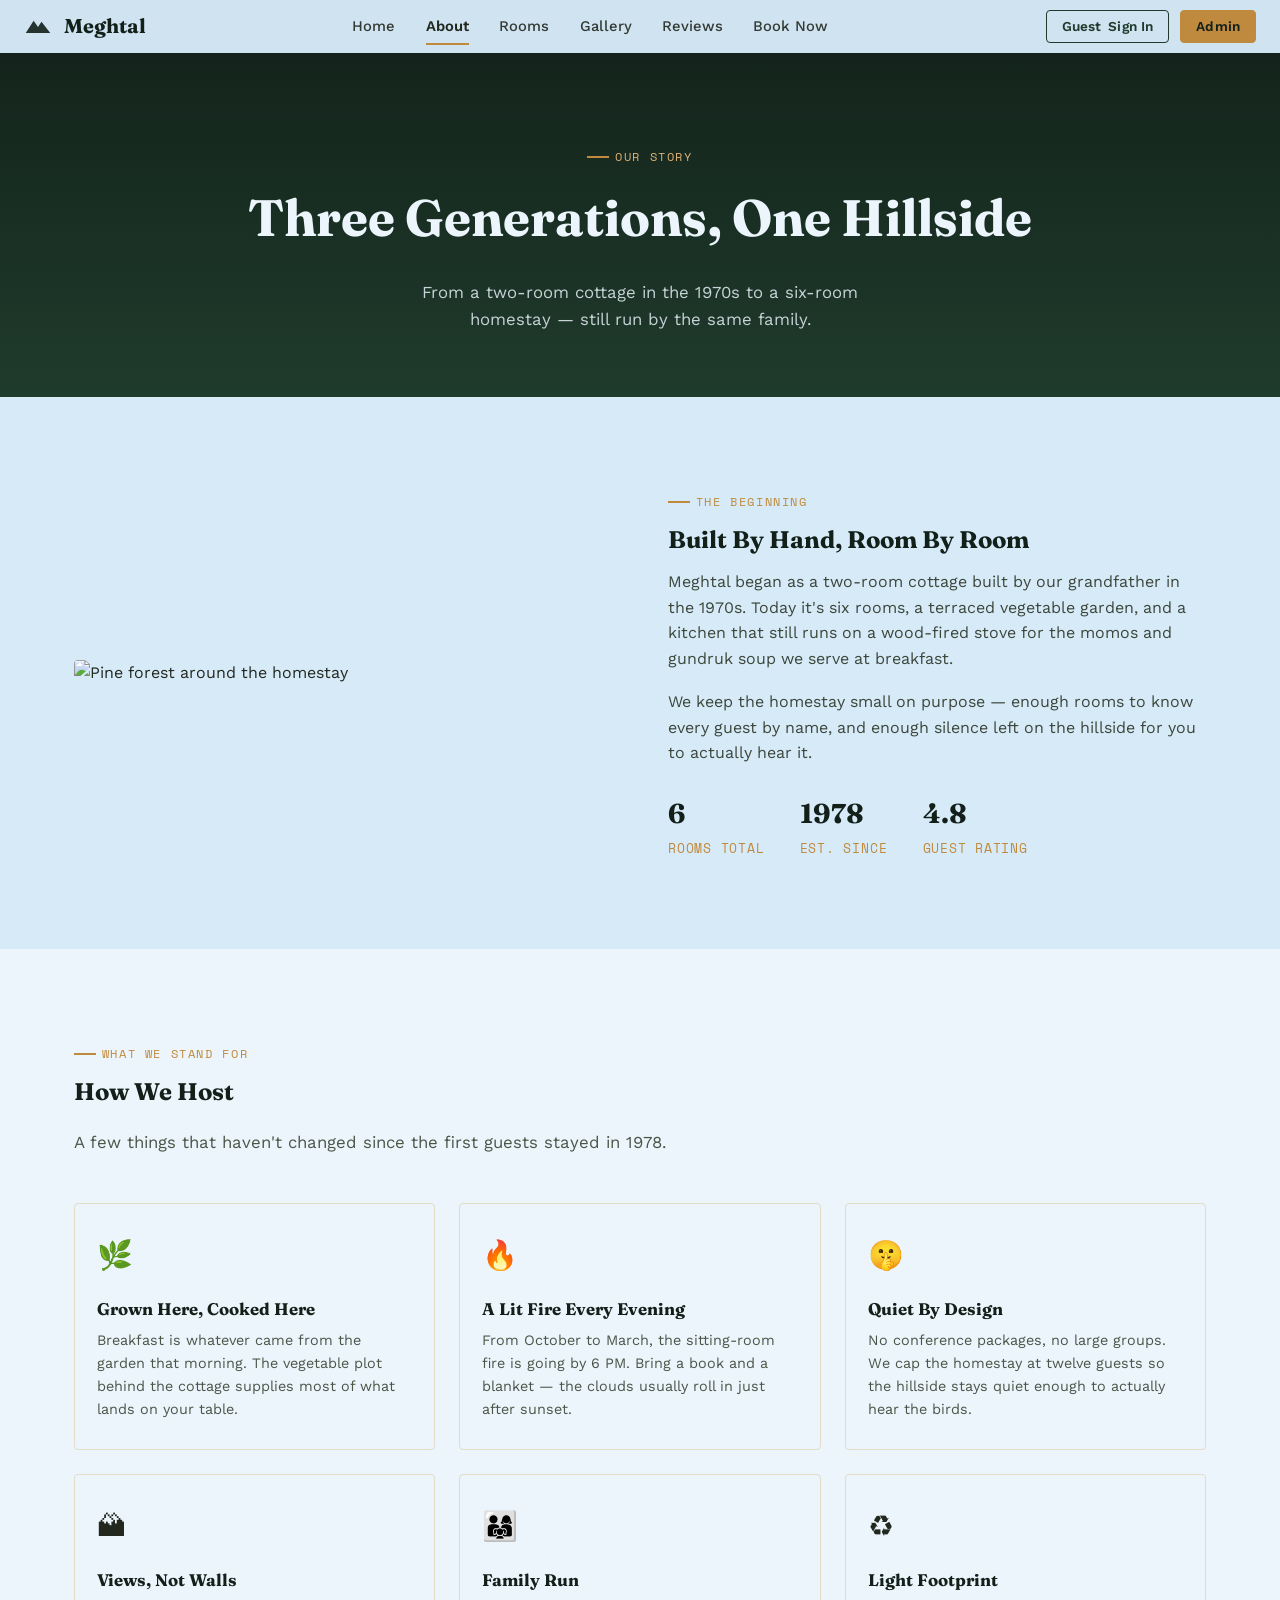
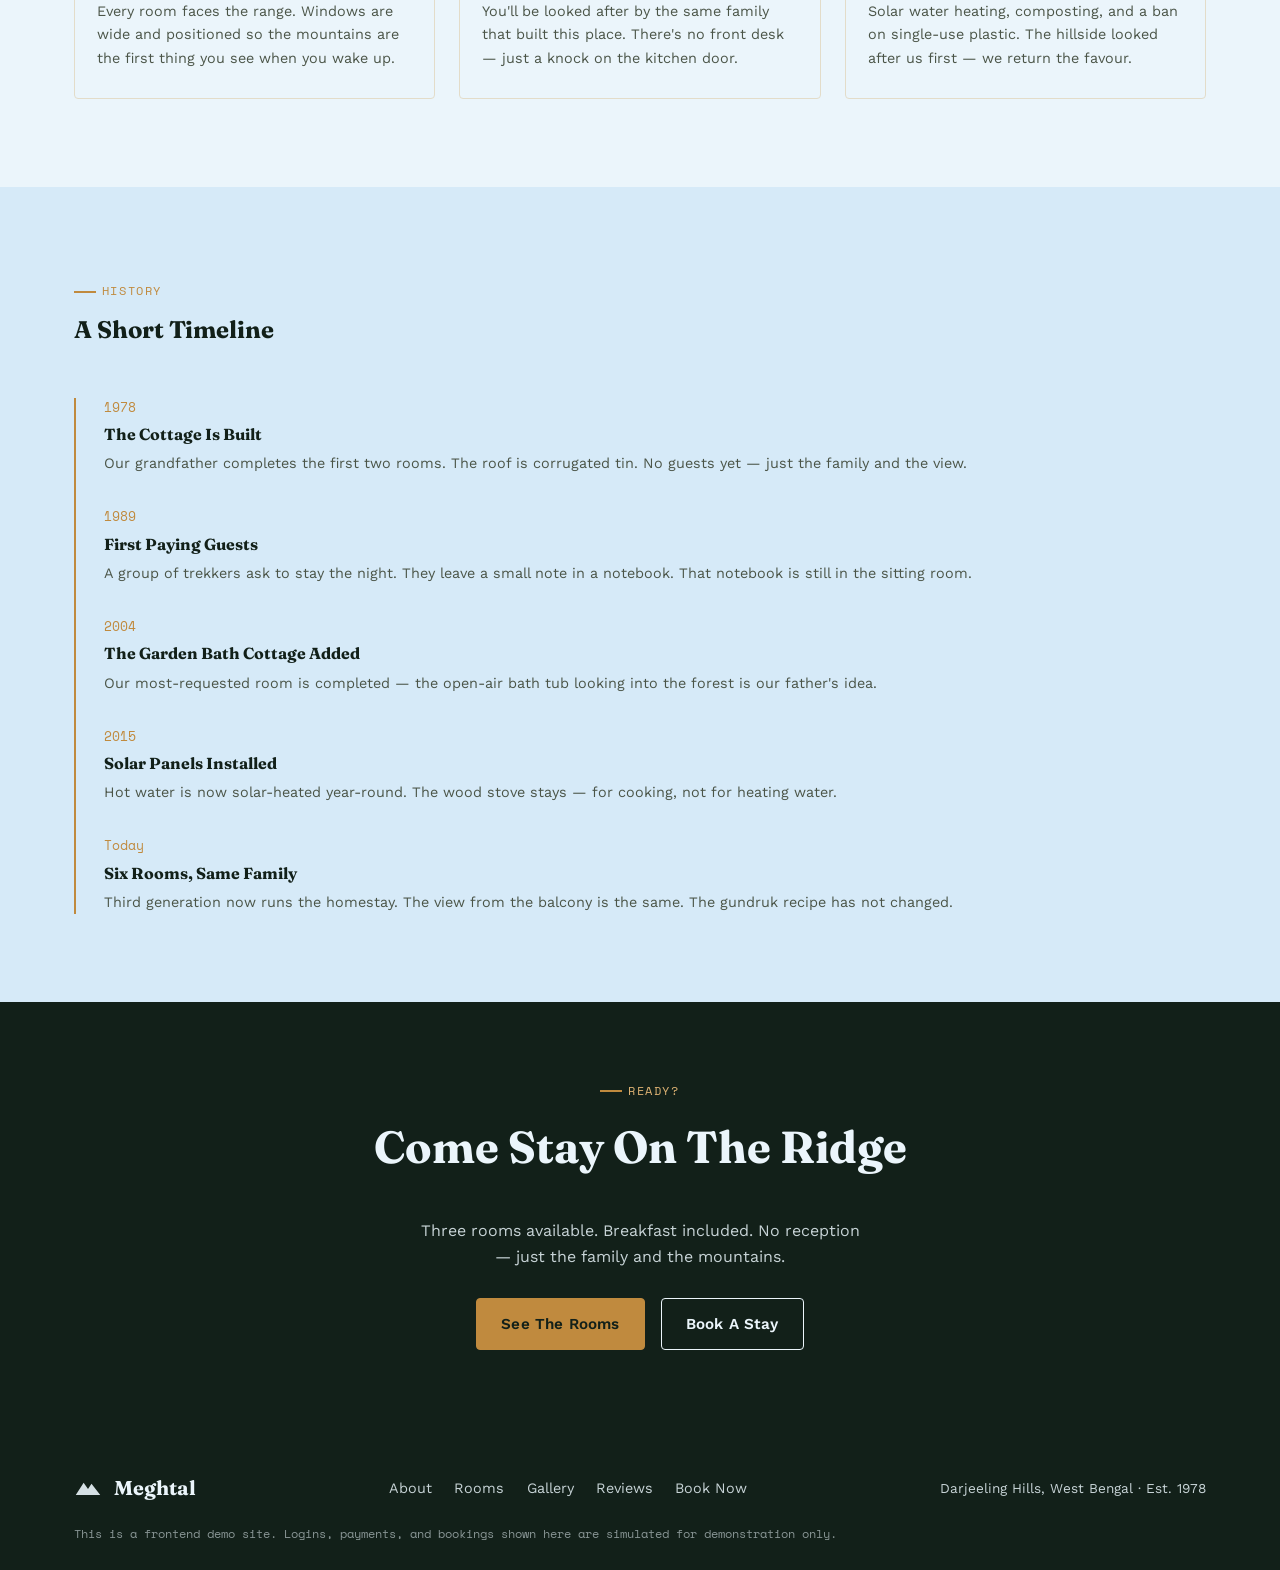
==== about.html @ 8d08bd05 "first commit" ====
<!DOCTYPE html>
<html lang="en">
<head>
  <meta charset="UTF-8">
  <meta name="viewport" content="width=device-width, initial-scale=1.0">
  <title>About — Meghtal Homestay</title>
  <link rel="preconnect" href="https://fonts.googleapis.com">
  <link rel="preconnect" href="https://fonts.gstatic.com" crossorigin>
  <link href="https://fonts.googleapis.com/css2?family=Fraunces:opsz,wght@9..144,400;9..144,600;9..144,700;9..144,900&family=Work+Sans:wght@400;500;600&family=Space+Mono:wght@400;700&display=swap" rel="stylesheet">
  <link rel="stylesheet" href="css/style.css">
  <style>
    .about-grid { display: grid; grid-template-columns: 1fr 1fr; gap: 56px; align-items: center; }
    .about-grid img { border-radius: var(--radius); width: 100%; }
    .about-copy p { margin: 0 0 1.1em; color: #3C463A; }
    .about-stats { display: flex; gap: 2.2em; margin-top: 1.6em; flex-wrap: wrap; }
    .about-stats div strong { display: block; font-family: 'Fraunces', serif; font-size: 1.7rem; color: var(--pine-dark); }
    .about-stats div span { font-size: .8rem; text-transform: uppercase; letter-spacing: .06em; color: var(--amber); font-family: 'Space Mono', monospace; }

    .values-grid { display: grid; grid-template-columns: repeat(3,1fr); gap: 24px; margin-top: 3em; }
    .value-card { background: var(--snow); border: 1px solid #E3DCC9; border-radius: var(--radius); padding: 28px 22px; }
    .value-card .icon { font-size: 1.8rem; margin-bottom: .6em; }
    .value-card h3 { font-size: 1.05rem; margin-bottom: .4em; }
    .value-card p { font-size: .9rem; color: #4B5548; margin: 0; }

    .timeline { margin-top: 2em; border-left: 2px solid var(--amber); padding-left: 28px; display: flex; flex-direction: column; gap: 2em; }
    .tl-item .year { font-family: 'Space Mono', monospace; font-size: .8rem; color: var(--amber); margin-bottom: .3em; }
    .tl-item h3 { font-size: 1rem; margin-bottom: .3em; }
    .tl-item p { font-size: .9rem; color: #4B5548; margin: 0; }

    @media (max-width: 1024px) { .about-grid { grid-template-columns: 1fr; } .values-grid { grid-template-columns: 1fr 1fr; } }
    @media (max-width: 640px)  { .values-grid { grid-template-columns: 1fr; } }
  </style>
</head>
<body>

<!-- NAV -->
<header class="nav page-nav" id="siteNav">
  <a href="index.html" class="brand">
    <svg viewBox="0 0 32 32" fill="none"><path d="M2 24 L11 10 L16 17 L20 11 L30 24 Z" fill="currentColor" opacity="0.9"/></svg>
    Meghtal
  </a>
  <nav class="links" id="navLinks">
    <a href="index.html">Home</a>
    <a href="about.html">About</a>
    <a href="rooms.html">Rooms</a>
    <a href="gallery.html">Gallery</a>
    <a href="reviews.html">Reviews</a>
    <a href="book.html">Book Now</a>
  </nav>
  <div class="navRight">
    <span id="authStatus" style="font-size:.82rem;color:var(--amber);font-family:'Space Mono',monospace;"></span>
    <button class="btn small" id="btnUserLogin"><span class="txt">Guest</span> Sign In</button>
    <button class="btn amber small" id="btnAdminLogin">Admin</button>
    <button class="hamburger" id="hamBtn"><span></span><span></span><span></span></button>
  </div>
</header>

<div class="mobileMenu" id="mobileMenu">
  <button class="closeX" id="mobileClose">&times;</button>
  <a href="index.html">Home</a>
  <a href="about.html">About</a>
  <a href="rooms.html">Rooms</a>
  <a href="gallery.html">Gallery</a>
  <a href="reviews.html">Reviews</a>
  <a href="book.html">Book Now</a>
</div>

<!-- PAGE HERO -->
<div class="page-hero">
  <div class="container">
    <div class="eyebrow" style="color:var(--amber-light); justify-content:center;">Our Story</div>
    <h1>Three Generations, One Hillside</h1>
    <p>From a two-room cottage in the 1970s to a six-room homestay — still run by the same family.</p>
  </div>
</div>

<!-- ABOUT -->
<section class="parchment">
  <div class="container about-grid">
    <img src="https://images.unsplash.com/photo-1441974231531-c6227db76b6e?auto=format&fit=crop&w=900&q=80"
         onerror="this.onerror=null;this.src='https://picsum.photos/seed/meghtal-forest/900/700'"
         alt="Pine forest around the homestay">
    <div class="about-copy">
      <div class="eyebrow">The Beginning</div>
      <h2>Built By Hand, Room By Room</h2>
      <p>Meghtal began as a two-room cottage built by our grandfather in the 1970s. Today it's six rooms, a terraced vegetable garden, and a kitchen that still runs on a wood-fired stove for the momos and gundruk soup we serve at breakfast.</p>
      <p>We keep the homestay small on purpose — enough rooms to know every guest by name, and enough silence left on the hillside for you to actually hear it.</p>
      <div class="about-stats">
        <div><strong>6</strong><span>Rooms Total</span></div>
        <div><strong>1978</strong><span>Est. Since</span></div>
        <div><strong>4.8</strong><span>Guest Rating</span></div>
      </div>
    </div>
  </div>
</section>

<!-- VALUES -->
<section>
  <div class="container">
    <div class="section-head">
      <div class="eyebrow">What We Stand For</div>
      <h2>How We Host</h2>
      <p>A few things that haven't changed since the first guests stayed in 1978.</p>
    </div>
    <div class="values-grid">
      <div class="value-card">
        <div class="icon">🌿</div>
        <h3>Grown Here, Cooked Here</h3>
        <p>Breakfast is whatever came from the garden that morning. The vegetable plot behind the cottage supplies most of what lands on your table.</p>
      </div>
      <div class="value-card">
        <div class="icon">🔥</div>
        <h3>A Lit Fire Every Evening</h3>
        <p>From October to March, the sitting-room fire is going by 6 PM. Bring a book and a blanket — the clouds usually roll in just after sunset.</p>
      </div>
      <div class="value-card">
        <div class="icon">🤫</div>
        <h3>Quiet By Design</h3>
        <p>No conference packages, no large groups. We cap the homestay at twelve guests so the hillside stays quiet enough to actually hear the birds.</p>
      </div>
      <div class="value-card">
        <div class="icon">🏔</div>
        <h3>Views, Not Walls</h3>
        <p>Every room faces the range. Windows are wide and positioned so the mountains are the first thing you see when you wake up.</p>
      </div>
      <div class="value-card">
        <div class="icon">👨‍👩‍👧</div>
        <h3>Family Run</h3>
        <p>You'll be looked after by the same family that built this place. There's no front desk — just a knock on the kitchen door.</p>
      </div>
      <div class="value-card">
        <div class="icon">♻</div>
        <h3>Light Footprint</h3>
        <p>Solar water heating, composting, and a ban on single-use plastic. The hillside looked after us first — we return the favour.</p>
      </div>
    </div>
  </div>
</section>

<!-- TIMELINE -->
<section class="parchment">
  <div class="container">
    <div class="section-head">
      <div class="eyebrow">History</div>
      <h2>A Short Timeline</h2>
    </div>
    <div class="timeline">
      <div class="tl-item">
        <div class="year">1978</div>
        <h3>The Cottage Is Built</h3>
        <p>Our grandfather completes the first two rooms. The roof is corrugated tin. No guests yet — just the family and the view.</p>
      </div>
      <div class="tl-item">
        <div class="year">1989</div>
        <h3>First Paying Guests</h3>
        <p>A group of trekkers ask to stay the night. They leave a small note in a notebook. That notebook is still in the sitting room.</p>
      </div>
      <div class="tl-item">
        <div class="year">2004</div>
        <h3>The Garden Bath Cottage Added</h3>
        <p>Our most-requested room is completed — the open-air bath tub looking into the forest is our father's idea.</p>
      </div>
      <div class="tl-item">
        <div class="year">2015</div>
        <h3>Solar Panels Installed</h3>
        <p>Hot water is now solar-heated year-round. The wood stove stays — for cooking, not for heating water.</p>
      </div>
      <div class="tl-item">
        <div class="year">Today</div>
        <h3>Six Rooms, Same Family</h3>
        <p>Third generation now runs the homestay. The view from the balcony is the same. The gundruk recipe has not changed.</p>
      </div>
    </div>
  </div>
</section>

<!-- CTA -->
<section style="background:var(--pine-dark); color:var(--snow); text-align:center; padding:72px 0;">
  <div class="container">
    <div class="eyebrow" style="color:var(--amber-light); justify-content:center;">Ready?</div>
    <h2 style="color:var(--snow); font-size:clamp(1.8rem,3.5vw,2.8rem); margin-bottom:.8em;">Come Stay On The Ridge</h2>
    <p style="color:var(--mist-light); max-width:44ch; margin:0 auto 1.8em;">Three rooms available. Breakfast included. No reception — just the family and the mountains.</p>
    <div style="display:flex; gap:1em; justify-content:center; flex-wrap:wrap;">
      <a href="rooms.html" class="btn amber">See The Rooms</a>
      <a href="book.html" class="btn outline">Book A Stay</a>
    </div>
  </div>
</section>

<!-- FOOTER -->
<footer>
  <div class="container">
    <div class="footer-grid">
      <a href="index.html" class="brand">
        <svg viewBox="0 0 32 32" fill="none"><path d="M2 24 L11 10 L16 17 L20 11 L30 24 Z" fill="currentColor" opacity="0.9"/></svg>
        Meghtal
      </a>
      <nav class="footer-nav">
        <a href="about.html">About</a>
        <a href="rooms.html">Rooms</a>
        <a href="gallery.html">Gallery</a>
        <a href="reviews.html">Reviews</a>
        <a href="book.html">Book Now</a>
      </nav>
      <div style="font-size:.85rem;">Darjeeling Hills, West Bengal · Est. 1978</div>
    </div>
    <div class="fine">This is a frontend demo site. Logins, payments, and bookings shown here are simulated for demonstration only.</div>
  </div>
</footer>

<!-- AUTH MODALS -->
<div class="overlay" id="adminOverlay">
  <div class="modal">
    <button class="closeX" data-close="adminOverlay">&times;</button>
    <h3>Admin Sign In</h3>
    <div class="hint">demo credentials — admin / mountain2026</div>
    <div class="field"><label>Username</label><input type="text" id="adminUser"></div>
    <div class="field"><label>Password</label><input type="password" id="adminPass"></div>
    <button class="btn amber" id="adminSubmit" style="width:100%;justify-content:center;">Sign In</button>
    <div class="err" id="adminErr"></div>
  </div>
</div>
<div class="overlay" id="userOverlay">
  <div class="modal">
    <button class="closeX" data-close="userOverlay">&times;</button>
    <h3>Guest Sign In</h3>
    <div class="hint">No password needed — just tell us who you are</div>
    <div class="field"><label>Your Name</label><input type="text" id="userName"></div>
    <div class="field"><label>Email</label><input type="email" id="userEmail"></div>
    <button class="btn amber" id="userSubmit" style="width:100%;justify-content:center;">Continue</button>
    <div class="err" id="userErr"></div>
  </div>
</div>

<div class="toast" id="toast"></div>
<script src="js/app.js"></script>
</body>
</html>
---- css/style.css ----
/* ================================================
   Meghtal Homestay — Shared Stylesheet
   ================================================ */

:root {
  --pine: #1F3B2C;
  --pine-light: #3B5D46;
  --pine-dark: #122019;
  --mist: #8CA3AE;
  --mist-light: #C7D3D6;
  --amber: #C08A3E;
  --amber-light: #DDB273;
  --parchment: #D6EAF8;   /* was #EFE8D8 — now light sky blue */
  --snow: #EBF5FB;         /* was #FBFAF7 — now very light sky blue */
  --ink: #23281F;
  --gold: #D9A441;
  --danger: #A34A3B;
  --radius: 4px;
  --maxw: 1180px;
}

*, *::before, *::after { box-sizing: border-box; }
html { scroll-behavior: smooth; }
body {
  margin: 0;
  background: var(--snow);
  color: var(--ink);
  font-family: 'Work Sans', sans-serif;
  font-size: 16px;
  line-height: 1.6;
  -webkit-font-smoothing: antialiased;
}
h1, h2, h3, h4 {
  font-family: 'Fraunces', serif;
  margin: 0 0 .4em;
  color: var(--pine-dark);
  font-weight: 700;
}
.eyebrow {
  font-family: 'Space Mono', monospace;
  font-size: .72rem;
  letter-spacing: .14em;
  text-transform: uppercase;
  color: var(--amber);
  display: inline-flex;
  align-items: center;
  gap: .5em;
  margin-bottom: .9em;
}
.eyebrow::before {
  content: '';
  width: 22px;
  height: 2px;
  background: var(--amber);
  display: inline-block;
}
a { color: inherit; }
img { max-width: 100%; display: block; }
.container { max-width: var(--maxw); margin: 0 auto; padding: 0 24px; }
button { font-family: inherit; cursor: pointer; }

/* ---- Buttons ---- */
.btn {
  display: inline-flex;
  align-items: center;
  gap: .5em;
  padding: .85em 1.6em;
  border-radius: var(--radius);
  border: 1.5px solid var(--pine);
  background: var(--pine);
  color: var(--snow);
  font-weight: 600;
  font-size: .95rem;
  letter-spacing: .01em;
  transition: transform .15s ease, background .15s ease;
  text-decoration: none;
  cursor: pointer;
}
.btn:hover { background: var(--pine-light); transform: translateY(-1px); }
.btn.outline { background: transparent; color: var(--snow); border-color: var(--snow); }
.btn.outline:hover { background: rgba(255,255,255,.12); }
.btn.amber { background: var(--amber); border-color: var(--amber); color: var(--pine-dark); }
.btn.amber:hover { background: var(--amber-light); }
.btn.ghost { background: transparent; color: var(--pine); border-color: var(--pine-light); }
.btn.ghost:hover { background: var(--parchment); }
.btn.small { padding: .45em 1em; font-size: .82rem; }
.btn:disabled { opacity: .5; cursor: not-allowed; }

/* ---- Ridgeline divider ---- */
.ridge { width: 100%; height: 46px; display: block; }
.ridge path { fill: var(--pine); }
.ridge.flip { transform: rotate(180deg); }
.ridge.parchment path { fill: var(--parchment); }
.ridge.snow path { fill: var(--snow); }

/* ---- NAV ---- */
header.nav {
  position: fixed;
  top: 0; left: 0; right: 0;
  z-index: 500;
  display: flex;
  align-items: center;
  justify-content: space-between;
  padding: 14px 24px;
  transition: background .25s ease, box-shadow .25s ease, padding .25s ease;
}
header.nav.solid {
  background: rgba(214, 234, 248, 0.96);
  backdrop-filter: blur(6px);
  box-shadow: 0 1px 0 rgba(0,0,0,.06);
  padding: 10px 24px;
}
.brand {
  display: flex;
  align-items: center;
  gap: .6em;
  font-family: 'Fraunces', serif;
  font-weight: 700;
  font-size: 1.25rem;
  color: var(--snow);
  text-decoration: none;
}
header.nav.solid .brand { color: var(--pine-dark); }
.brand svg { width: 28px; height: 28px; }

nav.links { display: flex; gap: 1.9em; align-items: center; }
nav.links a {
  font-size: .92rem;
  font-weight: 500;
  color: var(--snow);
  text-decoration: none;
  opacity: .9;
  position: relative;
}
header.nav.solid nav.links a { color: var(--ink); }
nav.links a.active { opacity: 1; font-weight: 600; }
nav.links a.active::after {
  content: '';
  position: absolute;
  left: 0; right: 0; bottom: -7px;
  height: 2px;
  background: var(--amber);
}

/* Nav on non-hero pages (always solid) */
header.nav.page-nav {
  background: rgba(214, 234, 248, 0.97);
  backdrop-filter: blur(6px);
  box-shadow: 0 1px 0 rgba(0,0,0,.06);
  padding: 10px 24px;
}
header.nav.page-nav .brand { color: var(--pine-dark); }
header.nav.page-nav nav.links a { color: var(--ink); }
header.nav.page-nav .hamburger span { background: var(--pine-dark); }

.navRight { display: flex; align-items: center; gap: .7em; }
.navRight .btn { padding: .55em 1.1em; font-size: .85rem; }

/* Guest Sign In button — always visible regardless of nav state */
#btnUserLogin {
  background: transparent;
  border: 1.5px solid var(--snow);
  color: var(--snow);
}
#btnUserLogin:hover {
  background: rgba(255,255,255,.15);
}
/* When nav is solid (scrolled) or on a page-nav, switch to dark style */
header.nav.solid #btnUserLogin,
header.nav.page-nav #btnUserLogin {
  border-color: var(--pine);
  color: var(--pine);
  background: transparent;
}
header.nav.solid #btnUserLogin:hover,
header.nav.page-nav #btnUserLogin:hover {
  background: #c2dff0;
}

.hamburger {
  display: none;
  flex-direction: column;
  gap: 5px;
  background: none;
  border: none;
  padding: 6px;
}
.hamburger span { width: 24px; height: 2px; background: var(--snow); }
header.nav.solid .hamburger span { background: var(--pine-dark); }

.mobileMenu {
  display: none;
  position: fixed;
  top: 0; right: 0;
  width: 78%; max-width: 320px; height: 100vh;
  background: var(--pine-dark);
  z-index: 600;
  padding: 26px 22px;
  flex-direction: column;
  gap: 1.4em;
  transform: translateX(100%);
  transition: transform .25s ease;
}
.mobileMenu.open { transform: translateX(0); }
.mobileMenu a { color: var(--snow); text-decoration: none; font-size: 1.05rem; }
.mobileMenu .closeX { align-self: flex-end; background: none; border: none; color: var(--snow); font-size: 1.4rem; cursor: pointer; }

/* ---- Sections ---- */
section { padding: 88px 0; }
section.parchment { background: var(--parchment); }
section.dark-section { background: var(--pine-dark); color: var(--snow); }
.section-head { max-width: 640px; margin-bottom: 3em; }
.section-head p { color: #4B5548; font-size: 1.05rem; }

/* Page hero banner (non-index pages) */
.page-hero {
  padding: 140px 0 64px;
  background: linear-gradient(180deg, var(--pine-dark) 0%, var(--pine) 100%);
  color: var(--snow);
  text-align: center;
}
.page-hero h1 { color: var(--snow); font-size: clamp(2rem, 4vw, 3.2rem); }
.page-hero p { color: var(--mist-light); max-width: 52ch; margin: .6em auto 0; font-size: 1.05rem; }

/* ---- Forms ---- */
.field { margin-bottom: 1em; }
.field label {
  display: block;
  font-size: .78rem;
  text-transform: uppercase;
  letter-spacing: .05em;
  color: var(--pine-dark);
  margin-bottom: .4em;
  font-family: 'Space Mono', monospace;
}
.field input,
.field textarea,
.field select {
  width: 100%;
  padding: .75em .8em;
  border: 1px solid #CFC6AC;
  border-radius: 3px;
  font-family: 'Work Sans', sans-serif;
  font-size: .94rem;
  background: #fff;
}
.field textarea { resize: vertical; min-height: 80px; }
.grid2 { display: grid; grid-template-columns: 1fr 1fr; gap: 14px; }
.err { color: var(--danger); font-size: .85rem; min-height: 1.2em; margin-top: .4em; }

/* ---- Modals ---- */
.overlay {
  position: fixed; inset: 0;
  background: rgba(18,32,25,.55);
  z-index: 900;
  display: none;
  align-items: center;
  justify-content: center;
  padding: 20px;
}
.overlay.open { display: flex; }
.modal {
  background: var(--snow);
  border-radius: var(--radius);
  max-width: 420px;
  width: 100%;
  padding: 30px;
  position: relative;
}
.modal .closeX {
  position: absolute; top: 14px; right: 16px;
  background: none; border: none;
  font-size: 1.3rem; color: #8B8B7C; cursor: pointer;
}
.modal h3 { margin-bottom: .2em; }
.modal .hint { font-size: .8rem; color: #8B8B7C; margin-bottom: 1.2em; font-family: 'Space Mono', monospace; }
.confirm-card { text-align: center; }
.confirm-card .ref {
  font-family: 'Space Mono', monospace;
  background: var(--parchment);
  padding: .7em 1em;
  border-radius: 3px;
  margin: 1em 0;
  font-weight: 700;
  letter-spacing: .05em;
}

/* ---- Toast ---- */
.toast {
  position: fixed; bottom: 26px; left: 50%;
  transform: translateX(-50%);
  background: var(--pine-dark); color: var(--snow);
  padding: 14px 22px;
  border-radius: var(--radius);
  z-index: 1000;
  font-size: .9rem;
  display: none;
  box-shadow: 0 6px 24px rgba(0,0,0,.25);
}
.toast.show { display: block; }

/* ---- Footer ---- */
footer {
  background: var(--pine-dark);
  color: var(--mist-light);
  padding: 50px 0 26px;
}
.footer-grid {
  display: flex;
  justify-content: space-between;
  flex-wrap: wrap;
  gap: 1.4em;
  align-items: center;
}
.footer-grid .brand { color: var(--snow); }
.footer-nav { display: flex; gap: 1.4em; flex-wrap: wrap; }
.footer-nav a { color: var(--mist-light); text-decoration: none; font-size: .9rem; transition: color .15s; }
.footer-nav a:hover { color: var(--snow); }
footer .fine {
  font-size: .78rem; opacity: .65;
  margin-top: 1.6em;
  font-family: 'Space Mono', monospace;
}

/* ---- Responsive ---- */
@media (max-width: 1024px) {
  .grid2 { grid-template-columns: 1fr; }
}
@media (max-width: 640px) {
  nav.links { display: none; }
  .hamburger { display: flex; }
  .mobileMenu { display: flex; }
  section { padding: 60px 0; }
  .page-hero { padding: 110px 0 48px; }
  .navRight .btn span.txt { display: none; }
}
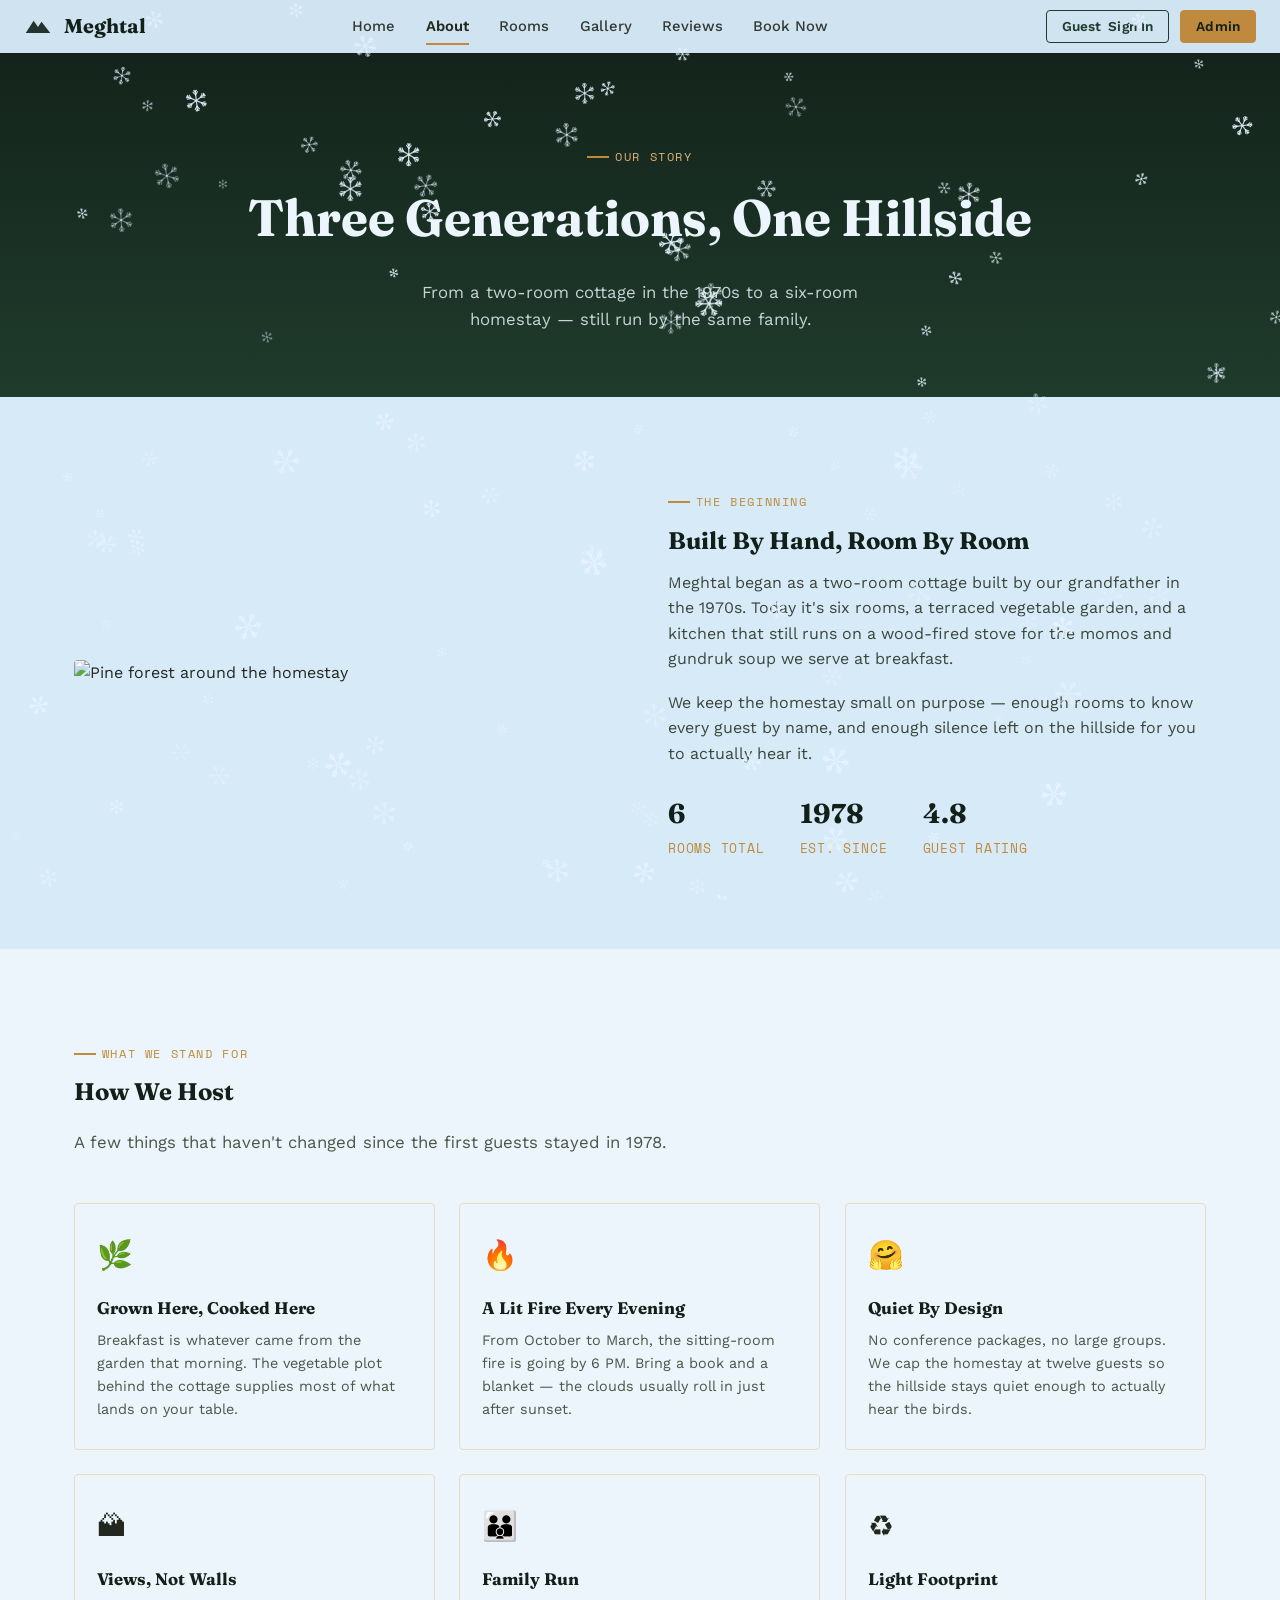
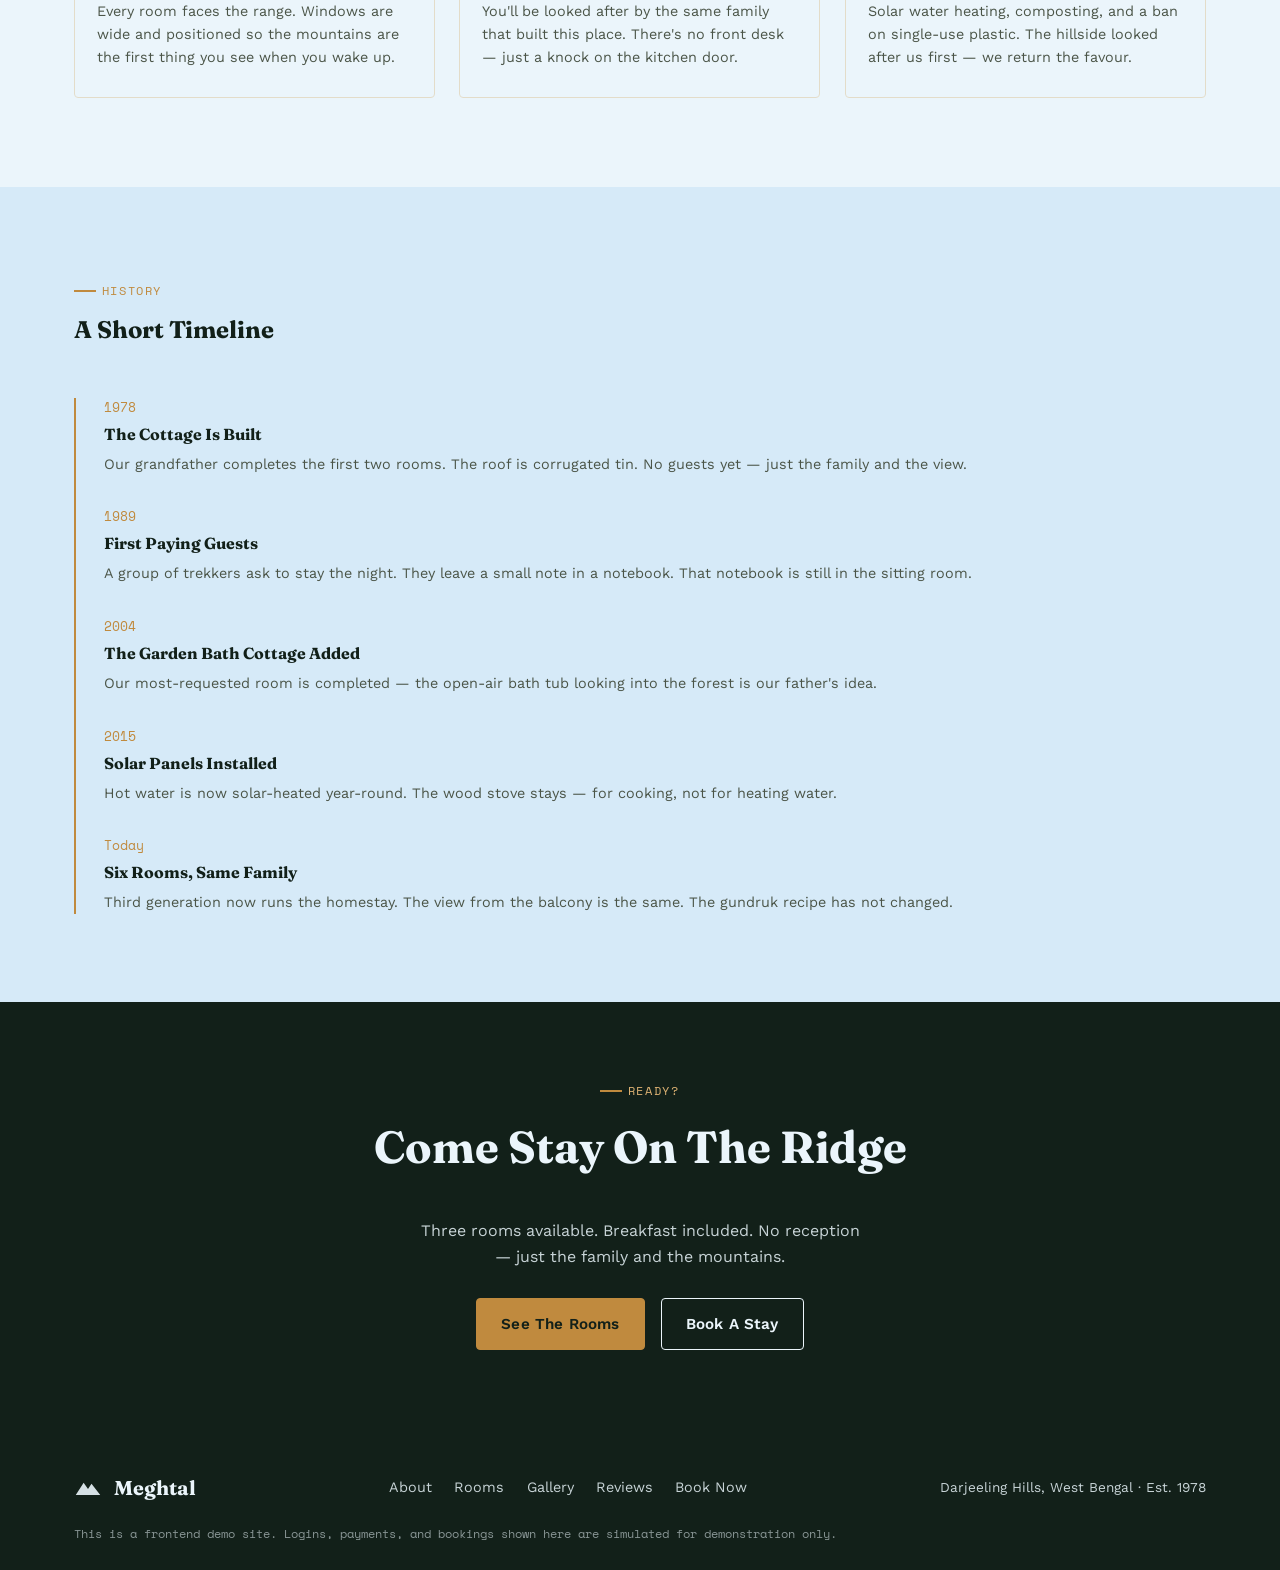
==== commit 1932e96c: "update all" ====
--- a/about.html
+++ b/about.html
@@ -1,9 +1,9 @@
-<!DOCTYPE html>
+﻿<!DOCTYPE html>
 <html lang="en">
 <head>
   <meta charset="UTF-8">
   <meta name="viewport" content="width=device-width, initial-scale=1.0">
-  <title>About — Meghtal Homestay</title>
+  <title>About &#8212; Meghtal Homestay</title>
   <link rel="preconnect" href="https://fonts.googleapis.com">
   <link rel="preconnect" href="https://fonts.gstatic.com" crossorigin>
   <link href="https://fonts.googleapis.com/css2?family=Fraunces:opsz,wght@9..144,400;9..144,600;9..144,700;9..144,900&family=Work+Sans:wght@400;500;600&family=Space+Mono:wght@400;700&display=swap" rel="stylesheet">
@@ -70,7 +70,7 @@
   <div class="container">
     <div class="eyebrow" style="color:var(--amber-light); justify-content:center;">Our Story</div>
     <h1>Three Generations, One Hillside</h1>
-    <p>From a two-room cottage in the 1970s to a six-room homestay — still run by the same family.</p>
+    <p>From a two-room cottage in the 1970s to a six-room homestay &#8212; still run by the same family.</p>
   </div>
 </div>
 
@@ -84,7 +84,7 @@
       <div class="eyebrow">The Beginning</div>
       <h2>Built By Hand, Room By Room</h2>
       <p>Meghtal began as a two-room cottage built by our grandfather in the 1970s. Today it's six rooms, a terraced vegetable garden, and a kitchen that still runs on a wood-fired stove for the momos and gundruk soup we serve at breakfast.</p>
-      <p>We keep the homestay small on purpose — enough rooms to know every guest by name, and enough silence left on the hillside for you to actually hear it.</p>
+      <p>We keep the homestay small on purpose &#8212; enough rooms to know every guest by name, and enough silence left on the hillside for you to actually hear it.</p>
       <div class="about-stats">
         <div><strong>6</strong><span>Rooms Total</span></div>
         <div><strong>1978</strong><span>Est. Since</span></div>
@@ -104,34 +104,34 @@
     </div>
     <div class="values-grid">
       <div class="value-card">
-        <div class="icon">🌿</div>
+        <div class="icon">&#127807;</div>
         <h3>Grown Here, Cooked Here</h3>
         <p>Breakfast is whatever came from the garden that morning. The vegetable plot behind the cottage supplies most of what lands on your table.</p>
       </div>
       <div class="value-card">
-        <div class="icon">🔥</div>
+        <div class="icon">&#128293;</div>
         <h3>A Lit Fire Every Evening</h3>
-        <p>From October to March, the sitting-room fire is going by 6 PM. Bring a book and a blanket — the clouds usually roll in just after sunset.</p>
-      </div>
-      <div class="value-card">
-        <div class="icon">🤫</div>
+        <p>From October to March, the sitting-room fire is going by 6 PM. Bring a book and a blanket &#8212; the clouds usually roll in just after sunset.</p>
+      </div>
+      <div class="value-card">
+        <div class="icon">&#129303;</div>
         <h3>Quiet By Design</h3>
         <p>No conference packages, no large groups. We cap the homestay at twelve guests so the hillside stays quiet enough to actually hear the birds.</p>
       </div>
       <div class="value-card">
-        <div class="icon">🏔</div>
+        <div class="icon">&#127956;</div>
         <h3>Views, Not Walls</h3>
         <p>Every room faces the range. Windows are wide and positioned so the mountains are the first thing you see when you wake up.</p>
       </div>
       <div class="value-card">
-        <div class="icon">👨‍👩‍👧</div>
+        <div class="icon">&#128106;</div>
         <h3>Family Run</h3>
-        <p>You'll be looked after by the same family that built this place. There's no front desk — just a knock on the kitchen door.</p>
-      </div>
-      <div class="value-card">
-        <div class="icon">♻</div>
+        <p>You'll be looked after by the same family that built this place. There's no front desk &#8212; just a knock on the kitchen door.</p>
+      </div>
+      <div class="value-card">
+        <div class="icon">&#9851;</div>
         <h3>Light Footprint</h3>
-        <p>Solar water heating, composting, and a ban on single-use plastic. The hillside looked after us first — we return the favour.</p>
+        <p>Solar water heating, composting, and a ban on single-use plastic. The hillside looked after us first &#8212; we return the favour.</p>
       </div>
     </div>
   </div>
@@ -148,7 +148,7 @@
       <div class="tl-item">
         <div class="year">1978</div>
         <h3>The Cottage Is Built</h3>
-        <p>Our grandfather completes the first two rooms. The roof is corrugated tin. No guests yet — just the family and the view.</p>
+        <p>Our grandfather completes the first two rooms. The roof is corrugated tin. No guests yet &#8212; just the family and the view.</p>
       </div>
       <div class="tl-item">
         <div class="year">1989</div>
@@ -158,12 +158,12 @@
       <div class="tl-item">
         <div class="year">2004</div>
         <h3>The Garden Bath Cottage Added</h3>
-        <p>Our most-requested room is completed — the open-air bath tub looking into the forest is our father's idea.</p>
+        <p>Our most-requested room is completed &#8212; the open-air bath tub looking into the forest is our father's idea.</p>
       </div>
       <div class="tl-item">
         <div class="year">2015</div>
         <h3>Solar Panels Installed</h3>
-        <p>Hot water is now solar-heated year-round. The wood stove stays — for cooking, not for heating water.</p>
+        <p>Hot water is now solar-heated year-round. The wood stove stays &#8212; for cooking, not for heating water.</p>
       </div>
       <div class="tl-item">
         <div class="year">Today</div>
@@ -179,7 +179,7 @@
   <div class="container">
     <div class="eyebrow" style="color:var(--amber-light); justify-content:center;">Ready?</div>
     <h2 style="color:var(--snow); font-size:clamp(1.8rem,3.5vw,2.8rem); margin-bottom:.8em;">Come Stay On The Ridge</h2>
-    <p style="color:var(--mist-light); max-width:44ch; margin:0 auto 1.8em;">Three rooms available. Breakfast included. No reception — just the family and the mountains.</p>
+    <p style="color:var(--mist-light); max-width:44ch; margin:0 auto 1.8em;">Three rooms available. Breakfast included. No reception &#8212; just the family and the mountains.</p>
     <div style="display:flex; gap:1em; justify-content:center; flex-wrap:wrap;">
       <a href="rooms.html" class="btn amber">See The Rooms</a>
       <a href="book.html" class="btn outline">Book A Stay</a>
@@ -202,7 +202,7 @@
         <a href="reviews.html">Reviews</a>
         <a href="book.html">Book Now</a>
       </nav>
-      <div style="font-size:.85rem;">Darjeeling Hills, West Bengal · Est. 1978</div>
+      <div style="font-size:.85rem;">Darjeeling Hills, West Bengal &middot; Est. 1978</div>
     </div>
     <div class="fine">This is a frontend demo site. Logins, payments, and bookings shown here are simulated for demonstration only.</div>
   </div>
@@ -213,7 +213,7 @@
   <div class="modal">
     <button class="closeX" data-close="adminOverlay">&times;</button>
     <h3>Admin Sign In</h3>
-    <div class="hint">demo credentials — admin / mountain2026</div>
+    <div class="hint">demo credentials &#8212; admin / mountain2026</div>
     <div class="field"><label>Username</label><input type="text" id="adminUser"></div>
     <div class="field"><label>Password</label><input type="password" id="adminPass"></div>
     <button class="btn amber" id="adminSubmit" style="width:100%;justify-content:center;">Sign In</button>
@@ -224,7 +224,7 @@
   <div class="modal">
     <button class="closeX" data-close="userOverlay">&times;</button>
     <h3>Guest Sign In</h3>
-    <div class="hint">No password needed — just tell us who you are</div>
+    <div class="hint">No password needed &#8212; just tell us who you are</div>
     <div class="field"><label>Your Name</label><input type="text" id="userName"></div>
     <div class="field"><label>Email</label><input type="email" id="userEmail"></div>
     <button class="btn amber" id="userSubmit" style="width:100%;justify-content:center;">Continue</button>
@@ -234,5 +234,6 @@
 
 <div class="toast" id="toast"></div>
 <script src="js/app.js"></script>
+<script src="js/snow.js"></script>
 </body>
 </html>
